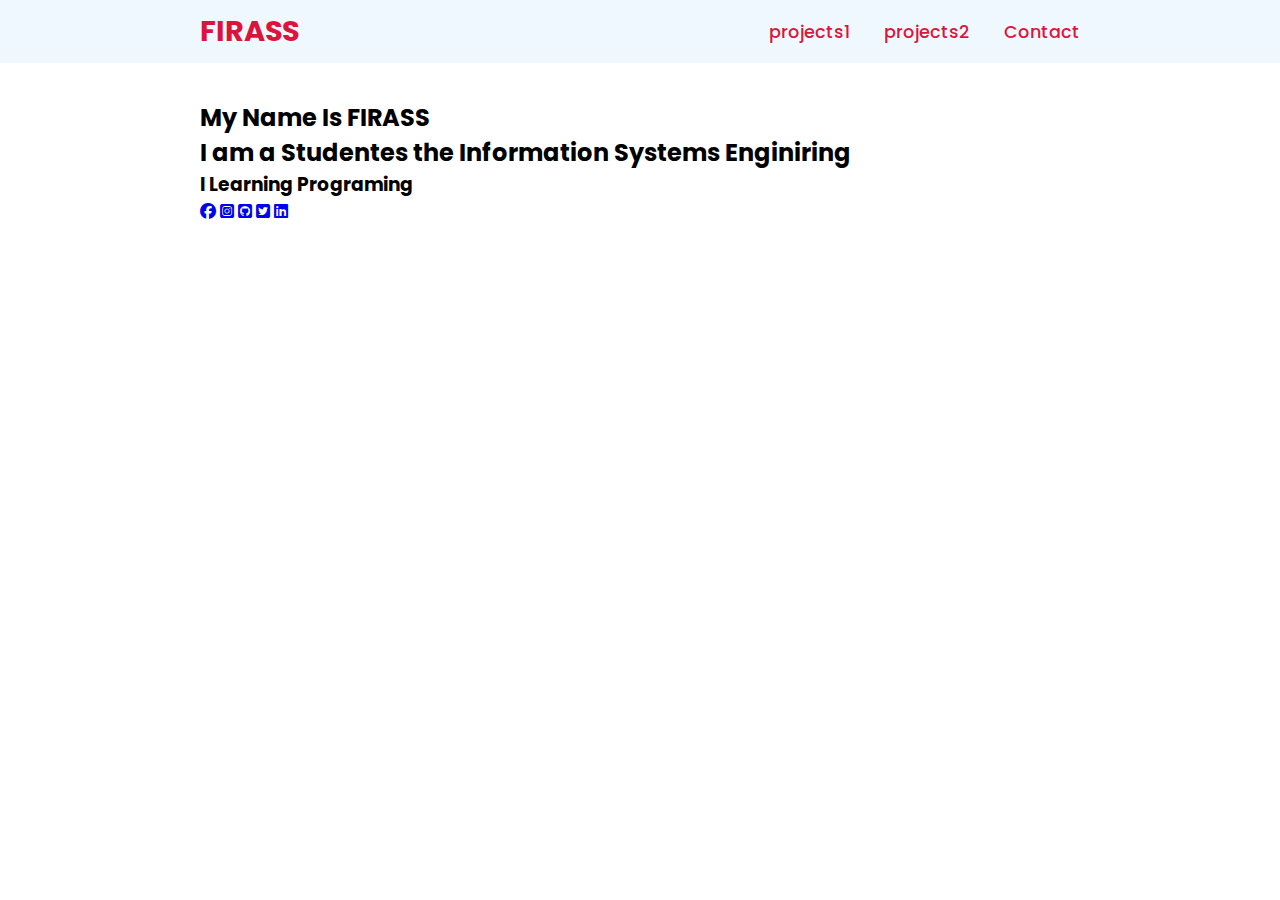
==== index.html @ f2304839 "ilk kodlar" ====
<!DOCTYPE html>
<html lang="en">
<head>
    <meta charset="UTF-8">
    <meta http-equiv="X-UA-Compatible" content="IE=edge">
    <meta name="viewport" content="width=device-width, initial-scale=1.0">
    <title>FIRASS HOSSREH</title>
    <link rel="stylesheet" href="css/main.css">
    <link rel="stylesheet" href="https://cdnjs.cloudflare.com/ajax/libs/font-awesome/6.2.1/css/all.min.css">
</head>
<body>
    <header>
        <a href="#" class="logo">FIRASS</a>
        <nav class="navigation">
            <a href="">projects1</a>
            <a href="">projects2</a>
            <a href="">Contact</a>
        </nav>
    </header>
   <section>
    <h2>My Name Is FIRASS <br> <span>I am a Studentes the Information Systems Enginiring</span></h2>
    <h3>I Learning Programing</h3>
    <a href="#"><i class="fa-brands fa-facebook"></i></a>
    <a href="#"><i class="fa-brands fa-square-instagram"></i></a>
    <a href="#"><i class="fa-brands fa-square-github"></i></a>
    <a href="#"><a href="#"><i class="fa-brands fa-square-twitter"></i></a>
    <a href="#"><a href="#"><i class="fa-brands fa-linkedin"></i></a>
   </section>
</body>
</html>
---- css/main.css ----
@import url('https://fonts.googleapis.com/css2?family=Poppins:ital,wght@0,100;0,200;0,300;0,400;0,500;0,600;0,700;0,800;0,900;1,100;1,200;1,300;1,400;1,500;1,600;1,700;1,800;1,900&display=swap');
*{
    font-family: 'Poppins', sans-serif;
    margin: 0;
    padding: 0;
    box-sizing: border-box;
    scroll-behavior: smooth;
}
header{
    background-color: aliceblue;
    width: 100%;
    position:fixed;
    z-index: 999;
    display: flex;
    justify-content: space-between;
    align-items:center;
    padding:10px 200px
}
.logo{
    text-decoration: none;
    color:crimson;
    text-transform: uppercase;
    font-weight:700;
    font-size:1.8em;
}
.navigation a{
    text-decoration: none;
    color: crimson;
    font-weight:500;
    font-size:1.1em;
    padding-left:30px;
}
.navigation a:hover{
    color:rgb(137, 55, 78);
}
section{
    padding:100px 200px 
}
.main{
    display: flex;
    width:100%;
    min-height: 100vh;
   
    align-items : center;
}
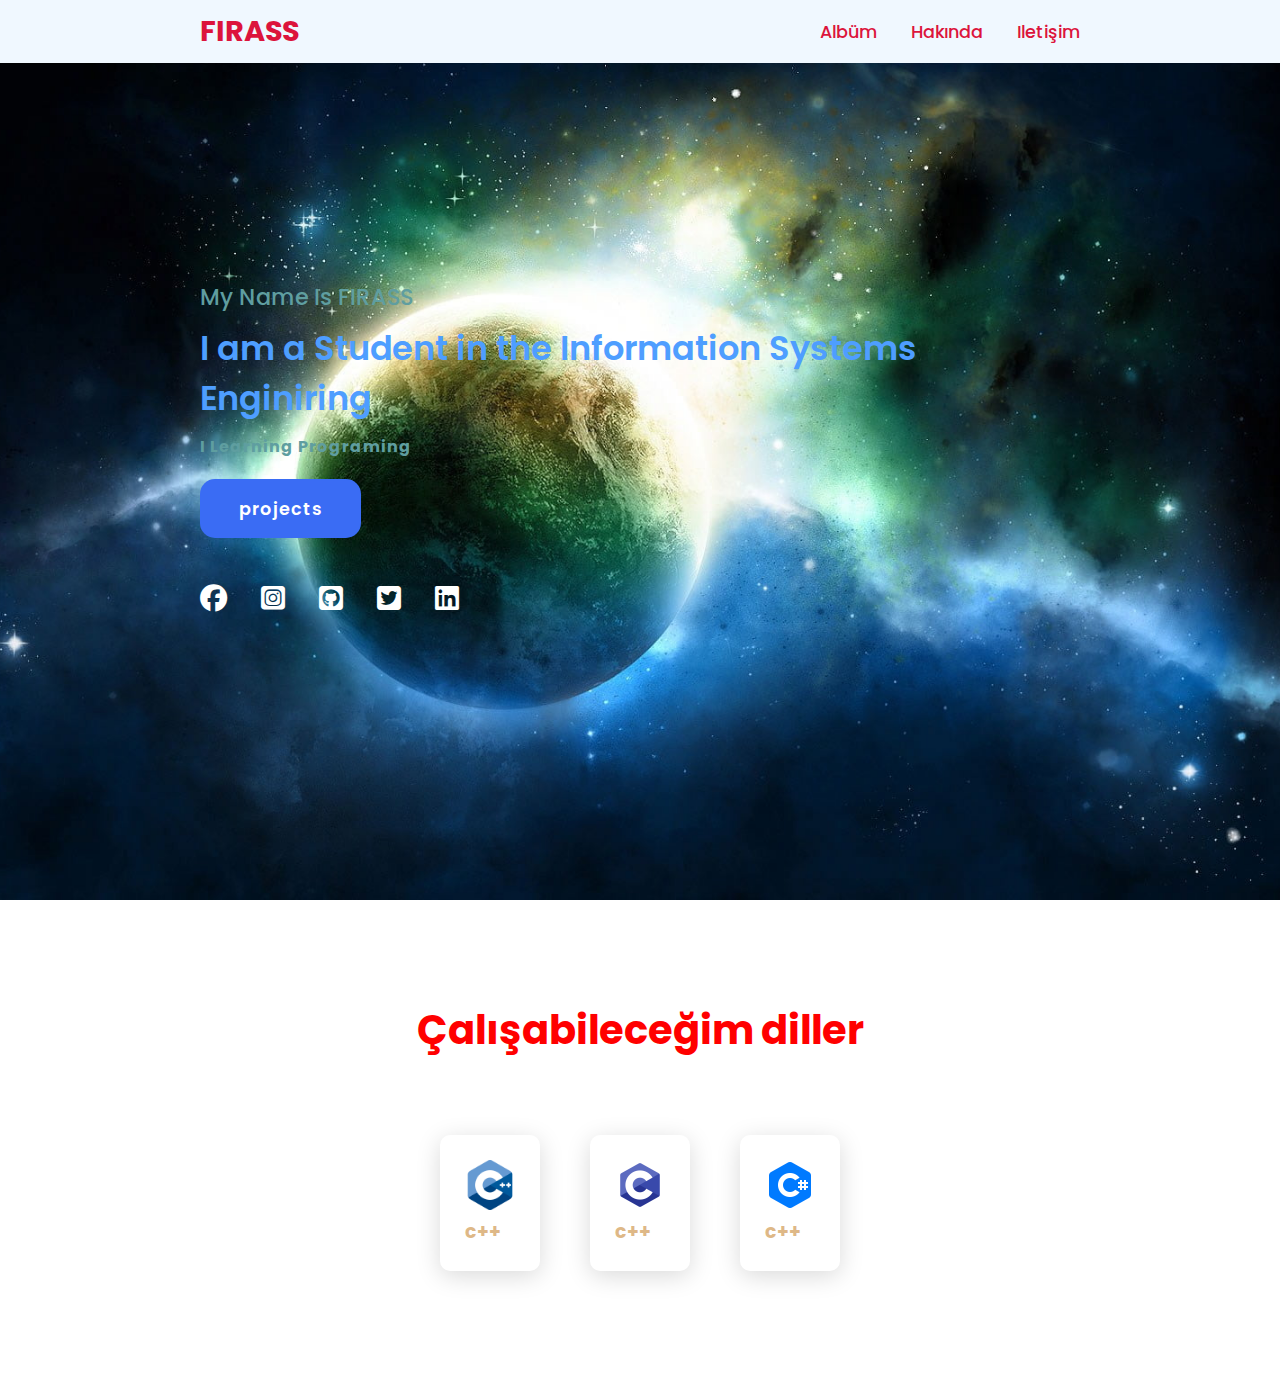
==== commit fc87162b: "2.gunun kodlari" ====
--- a/index.html
+++ b/index.html
@@ -12,19 +12,55 @@
     <header>
         <a href="#" class="logo">FIRASS</a>
         <nav class="navigation">
-            <a href="">projects1</a>
-            <a href="">projects2</a>
-            <a href="">Contact</a>
+            <a href="">Albüm</a>
+            <a href="">Hakında</a>
+            <a href="">Iletişim</a>
         </nav>
     </header>
-   <section>
-    <h2>My Name Is FIRASS <br> <span>I am a Studentes the Information Systems Enginiring</span></h2>
-    <h3>I Learning Programing</h3>
-    <a href="#"><i class="fa-brands fa-facebook"></i></a>
-    <a href="#"><i class="fa-brands fa-square-instagram"></i></a>
-    <a href="#"><i class="fa-brands fa-square-github"></i></a>
-    <a href="#"><a href="#"><i class="fa-brands fa-square-twitter"></i></a>
-    <a href="#"><a href="#"><i class="fa-brands fa-linkedin"></i></a>
+   <section class="main">
+    <div>
+        <h2>My Name Is FIRASS <br> <span>I am a Student in the Information Systems Enginiring</span></h2>
+   
+        <h3>I Learning Programing</h3>
+        <a href="#" class="main-btn">projects</a>
+        <div class="sosyalMedyaIconlar">
+        <a href="https://www.facebook.com/firass.husriah.5" target="_blank"><i class="fa-brands fa-facebook"></i></a>
+        <a href="https://www.instagram.com/firasshusriah/" target="_blank"><i class="fa-brands fa-square-instagram"></i></a>
+        <a href="https://github.com/FirassHossreh" target="_blank"><i class="fa-brands fa-square-github"></i></a>
+        <a href="https://twitter.com/home" target="_blank"><i class="fa-brands fa-square-twitter"></i></a>
+        <a href="https://tr.linkedin.com/" target="_blank"><i class="fa-brands fa-linkedin"></i></a>
+        </div>
+   </div>
+   
+   </section>
+   <section class="kartlar" id="diller" >
+        <h2 class="title">Çalışabileceğim diller</h2>
+        <div class="diller">
+            <div class="kart">
+            <div class="icon">
+             <img src="/fotograflar/2.png" alt="c++ iconu" width="50PX" height="50PX">
+            </div>
+            <div class="info" > 
+                <h3 class="c++">c++</h3> 
+            </div>
+            </div>
+            <div class="kart">
+                <div class="icon">
+                 <img src="/fotograflar/6.png" alt="c++ iconu" width="50PX" height="50PX">
+                </div>
+                <div class="info" > 
+                    <h3 class="c++">c++</h3> 
+                </div>
+                </div>
+                <div class="kart">
+                    <div class="icon">
+                     <img src="/fotograflar/5.png" alt="c++ iconu" width="50PX" height="50PX">
+                    </div>
+                    <div class="info" > 
+                        <h3 class="c++">c++</h3> 
+                    </div>
+                    </div>
+        </div>
    </section>
 </body>
-</html>+</html>
--- a/css/main.css
+++ b/css/main.css
@@ -37,9 +37,87 @@
     padding:100px 200px 
 }
 .main{
-    display: flex;
+    
     width:100%;
     min-height: 100vh;
-   
+    display: flex;
     align-items : center;
-}+    background-image: url(/fotograflar/wallpaperbetter.jpg);
+    background-repeat: no-repeat;
+    background-position: center;
+    background-size: cover;
+    background-attachment: fixed;
+}
+.main h2{
+color:cadetblue;
+font-size: 1.4em;
+font-weight:500;
+} 
+.main h2 span{
+    display: inline-block;
+    margin-top: 10px;
+    color:#4e9eff;
+    font-size: 1.5em;
+    font-weight: 600 ;
+}
+.main h3 {
+    color:cadetblue;
+    font-size: 1em;
+    font-weight: 700;
+    letter-spacing: 1px;
+    margin-top: 10px;
+    margin-bottom: 30
+}
+.main-btn{
+    color:white;
+    background-color: #3a6cf4;
+    text-decoration: none;
+    font-size: 1.1em;
+    font-weight: 600 ;
+    display: inline-block;
+    padding: 0.9375em 2.1875em;
+    letter-spacing: 1px;
+    border-radius: 15px;
+    margin-bottom: 40px;
+    margin-top: 20px;
+    transition: 0.7s ease;
+}
+.main-btn:hover {
+    background-color: #0a49f6;
+    transform: scale(1.1);
+}
+.sosyalMedyaIconlar a{
+    color: white;
+    font-size: 1.7em;
+    padding-right:30px;
+
+}
+.title{
+    color:red;
+    display: flex;
+    justify-content: center;
+    margin-bottom: 50px;
+    font-size: 2.5em;
+    font-weight: 700; 
+}
+.diller{
+    display:flex;
+    justify-content: center;
+    flex-direction: row;
+    flex-wrap: wrap;
+}
+.kart{
+    background-color:white;
+    box-shadow: 0 5px 25px rgba(1 1 1 /15%);
+    border-radius: 10px;
+     padding:25px;
+     margin: 25px;
+     transition: 0.7s ease;
+}
+.info{
+    color:burlywood;
+}
+.kart:hover{
+    
+    transform: scale(1.1);
+}
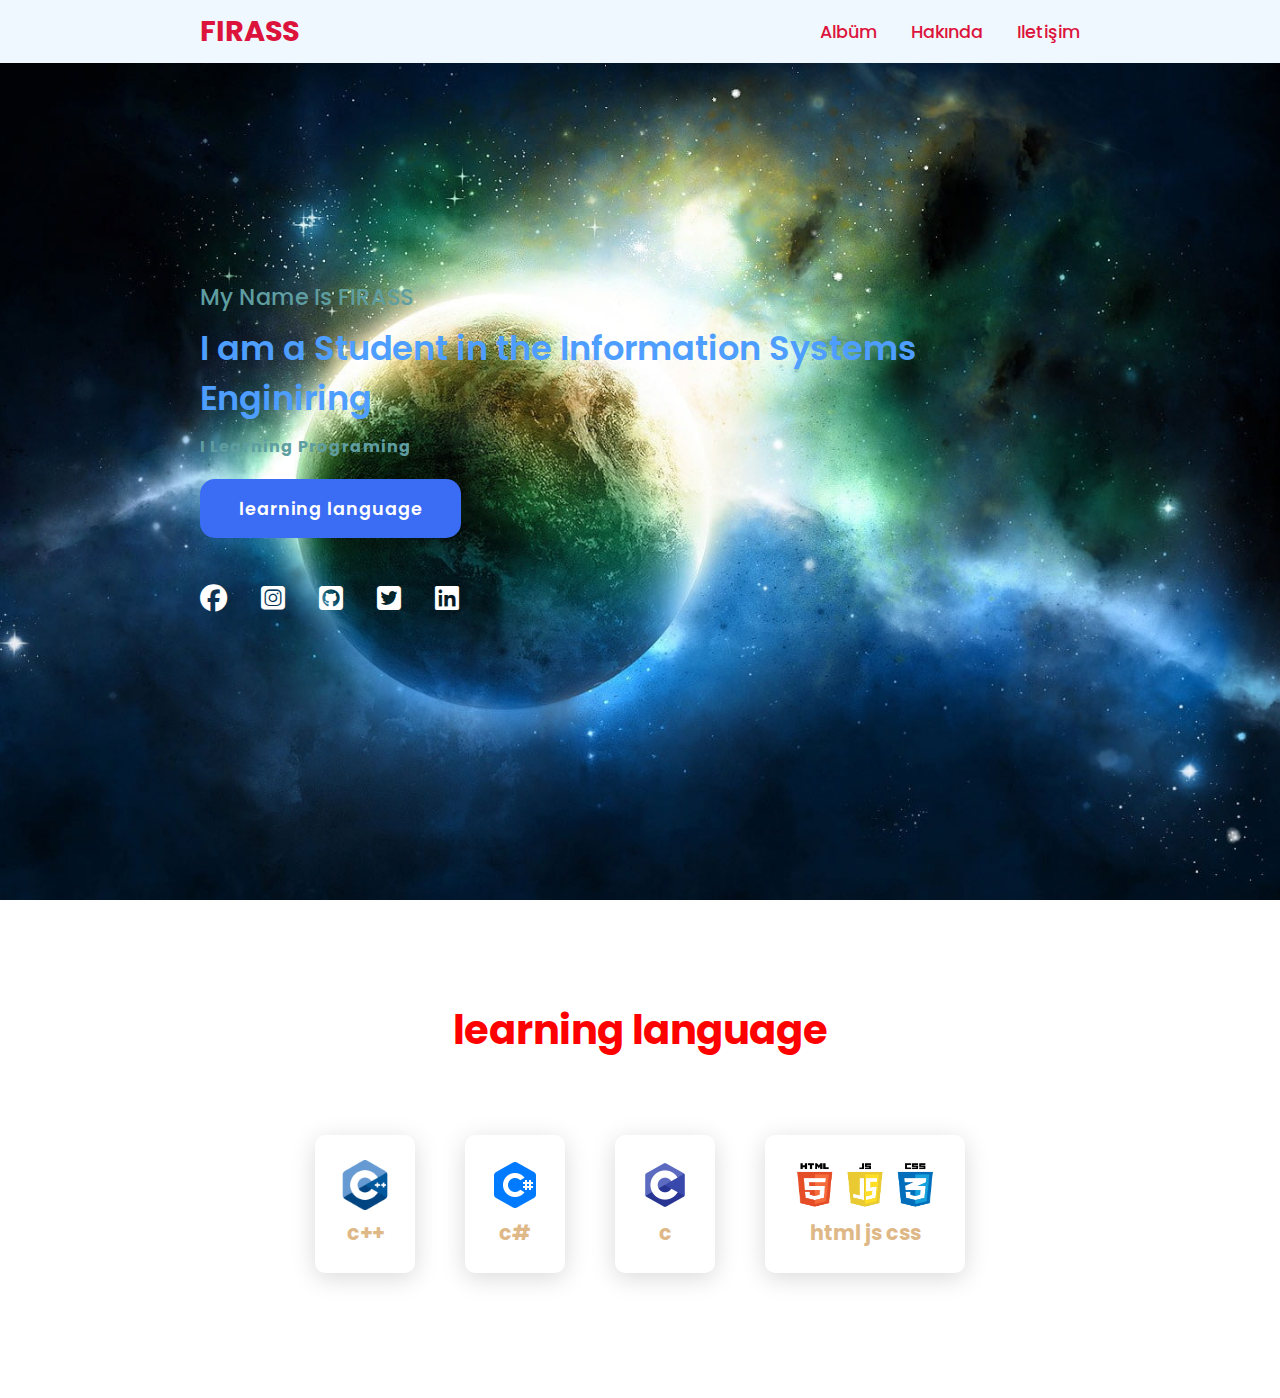
==== commit 46d09b99: "5.günün kodlari" ====
--- a/index.html
+++ b/index.html
@@ -7,12 +7,15 @@
     <title>FIRASS HOSSREH</title>
     <link rel="stylesheet" href="css/main.css">
     <link rel="stylesheet" href="https://cdnjs.cloudflare.com/ajax/libs/font-awesome/6.2.1/css/all.min.css">
+    <link href="https://cdn.jsdelivr.net/npm/bootstrap@5.2.3/dist/css/bootstrap.min.css" rel="stylesheet" integrity="sha384-rbsA2VBKQhggwzxH7pPCaAqO46MgnOM80zW1RWuH61DGLwZJEdK2Kadq2F9CUG65" crossorigin="anonymous">
+
+<script src="https://cdn.jsdelivr.net/npm/bootstrap@5.2.3/dist/js/bootstrap.bundle.min.js" integrity="sha384-kenU1KFdBIe4zVF0s0G1M5b4hcpxyD9F7jL+jjXkk+Q2h455rYXK/7HAuoJl+0I4" crossorigin="anonymous"></script>
 </head>
 <body>
     <header>
         <a href="#" class="logo">FIRASS</a>
         <nav class="navigation">
-            <a href="">Albüm</a>
+            <a href="/album.html">Albüm</a>
             <a href="">Hakında</a>
             <a href="">Iletişim</a>
         </nav>
@@ -22,7 +25,7 @@
         <h2>My Name Is FIRASS <br> <span>I am a Student in the Information Systems Enginiring</span></h2>
    
         <h3>I Learning Programing</h3>
-        <a href="#" class="main-btn">projects</a>
+        <a href="#c" class="main-btn">learning language</a>
         <div class="sosyalMedyaIconlar">
         <a href="https://www.facebook.com/firass.husriah.5" target="_blank"><i class="fa-brands fa-facebook"></i></a>
         <a href="https://www.instagram.com/firasshusriah/" target="_blank"><i class="fa-brands fa-square-instagram"></i></a>
@@ -33,8 +36,8 @@
    </div>
    
    </section>
-   <section class="kartlar" id="diller" >
-        <h2 class="title">Çalışabileceğim diller</h2>
+   <section class="kartlar" id="dilleri " >
+        <h2 class="title" id="c">learning language</h2>
         <div class="diller">
             <div class="kart">
             <div class="icon">
@@ -46,20 +49,28 @@
             </div>
             <div class="kart">
                 <div class="icon">
-                 <img src="/fotograflar/6.png" alt="c++ iconu" width="50PX" height="50PX">
+                 <img src="/fotograflar/5.png" alt="c++ iconu" width="50PX" height="50PX">
                 </div>
                 <div class="info" > 
-                    <h3 class="c++">c++</h3> 
+                    <h3 class="c#">c#</h3> 
                 </div>
                 </div>
                 <div class="kart">
                     <div class="icon">
-                     <img src="/fotograflar/5.png" alt="c++ iconu" width="50PX" height="50PX">
+                     <img src="/fotograflar/6.png" alt="c iconu" width="50PX" height="50PX">
                     </div>
                     <div class="info" > 
-                        <h3 class="c++">c++</h3> 
+                        <h3 class="c">c</h3> 
                     </div>
                     </div>
+                    <div class="kart">
+                        <div class="icon">
+                         <img src="/fotograflar/pngegg (5).png" alt="html js css" width="150PX" height="50PX">
+                        </div>
+                        <div class="info" > 
+                            <h3 class="c#">html js css</h3> 
+                        </div>
+                        </div>
         </div>
    </section>
 </body>
--- a/css/main.css
+++ b/css/main.css
@@ -116,8 +116,13 @@
 }
 .info{
     color:burlywood;
+    font-size: 1.1em;
+    font-weight: 600 ;
+    display: flex;
+    justify-content: center;
 }
 .kart:hover{
     
     transform: scale(1.1);
 }
+
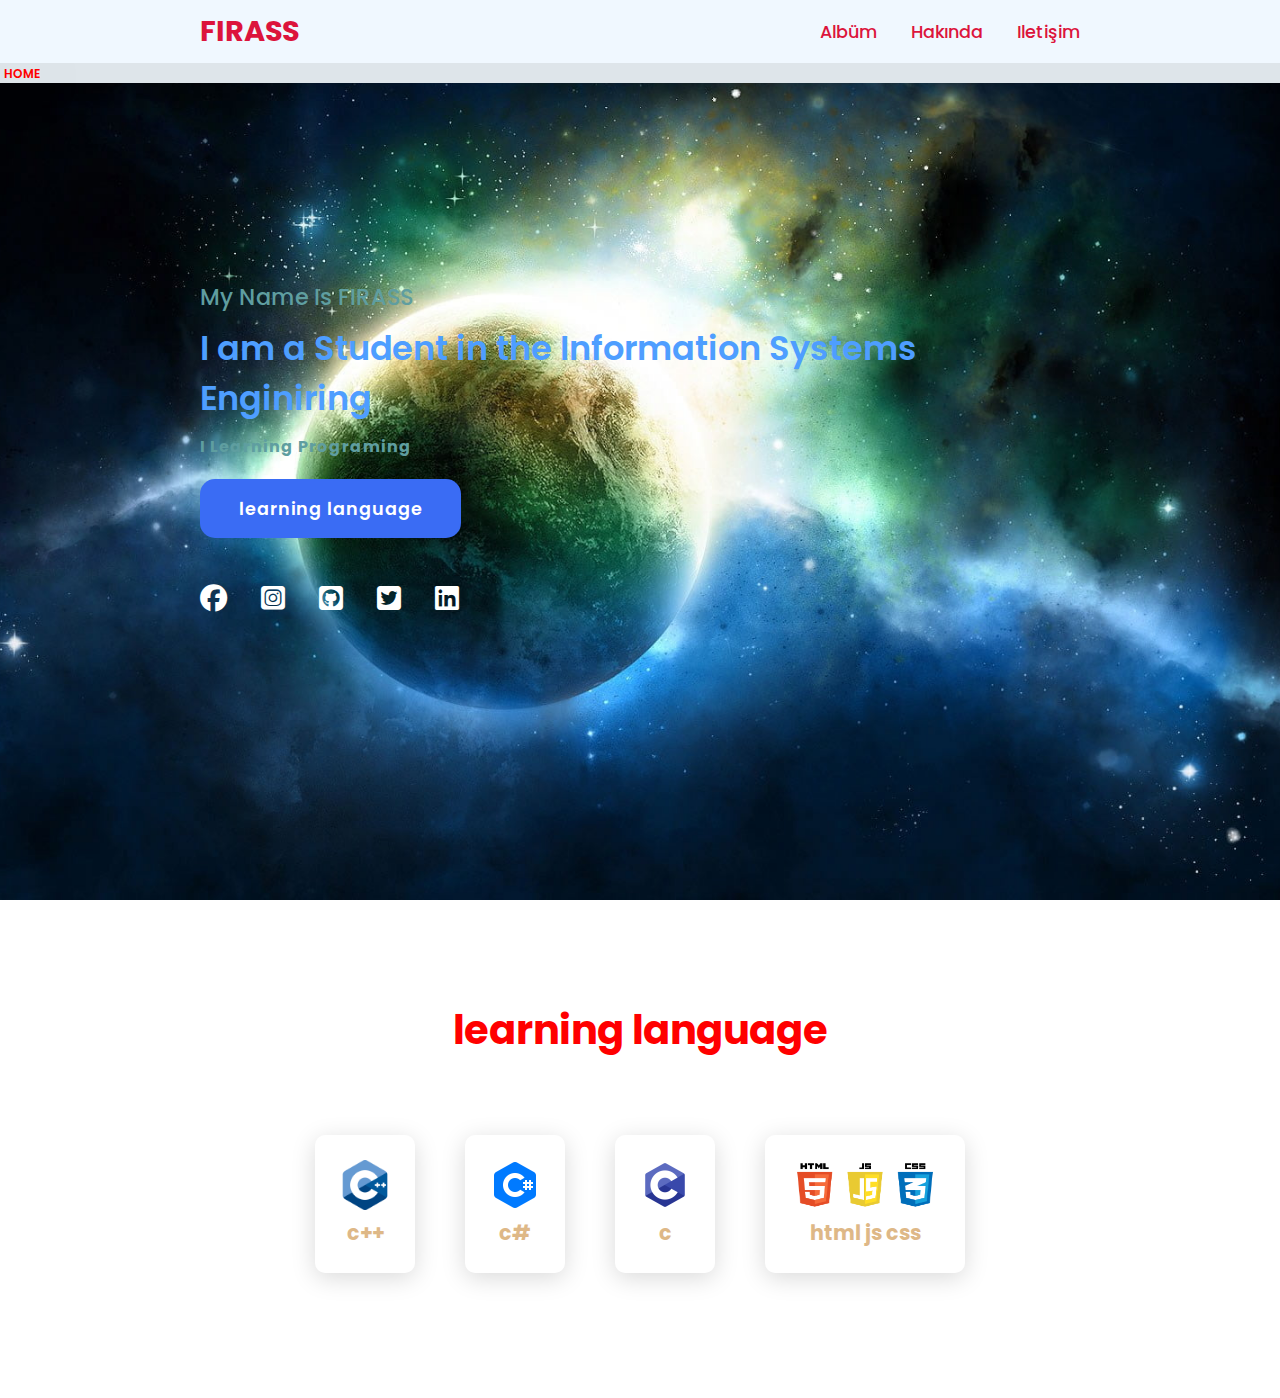
==== commit c756de48: "altinci gunun kodları" ====
--- a/index.html
+++ b/index.html
@@ -19,9 +19,16 @@
             <a href="">Hakında</a>
             <a href="">Iletişim</a>
         </nav>
+        
+       
+          
     </header>
+    <ul class="breadcrumb" >
+        <li><a href="#" >Home</a></li>  
+    </ul> 
    <section class="main">
     <div>
+        
         <h2>My Name Is FIRASS <br> <span>I am a Student in the Information Systems Enginiring</span></h2>
    
         <h3>I Learning Programing</h3>
--- a/css/main.css
+++ b/css/main.css
@@ -85,6 +85,8 @@
 .main-btn:hover {
     background-color: #0a49f6;
     transform: scale(1.1);
+    color:aliceblue
+  
 }
 .sosyalMedyaIconlar a{
     color: white;
@@ -125,4 +127,42 @@
     
     transform: scale(1.1);
 }
+ul.breadcrumb{
+    background-color: rgb(222, 229, 234);
+    list-style: none;
+    font-size: 12px;
+    padding: 15; 
+    width: 100%;
+    padding-top: 60px;
+    padding-bottom:15;
+    position:fixed;
 
+
+    }
+ul.breadcrumb li{
+    display:inline-block;
+    padding-left: 4px;
+    color:#0a49f6
+    
+}
+ul.breadcrumb li+li:before{
+    content: "/\00a0";
+    color:black
+}
+ul.breadcrumb li a{
+    display:flex ;
+     text-decoration: none;
+     color:red;
+     text-transform: uppercase;
+     box-shadow: 0 5px 100px rgba(1 1 1 /15%);
+     border-radius: 10px;
+     font-weight: 600; 
+     transition: 0.7s ease;
+     margin-top: 5px;
+}
+ul.breadcrumb li a:hover{
+    transform: scale(1.1);
+
+}
+
+
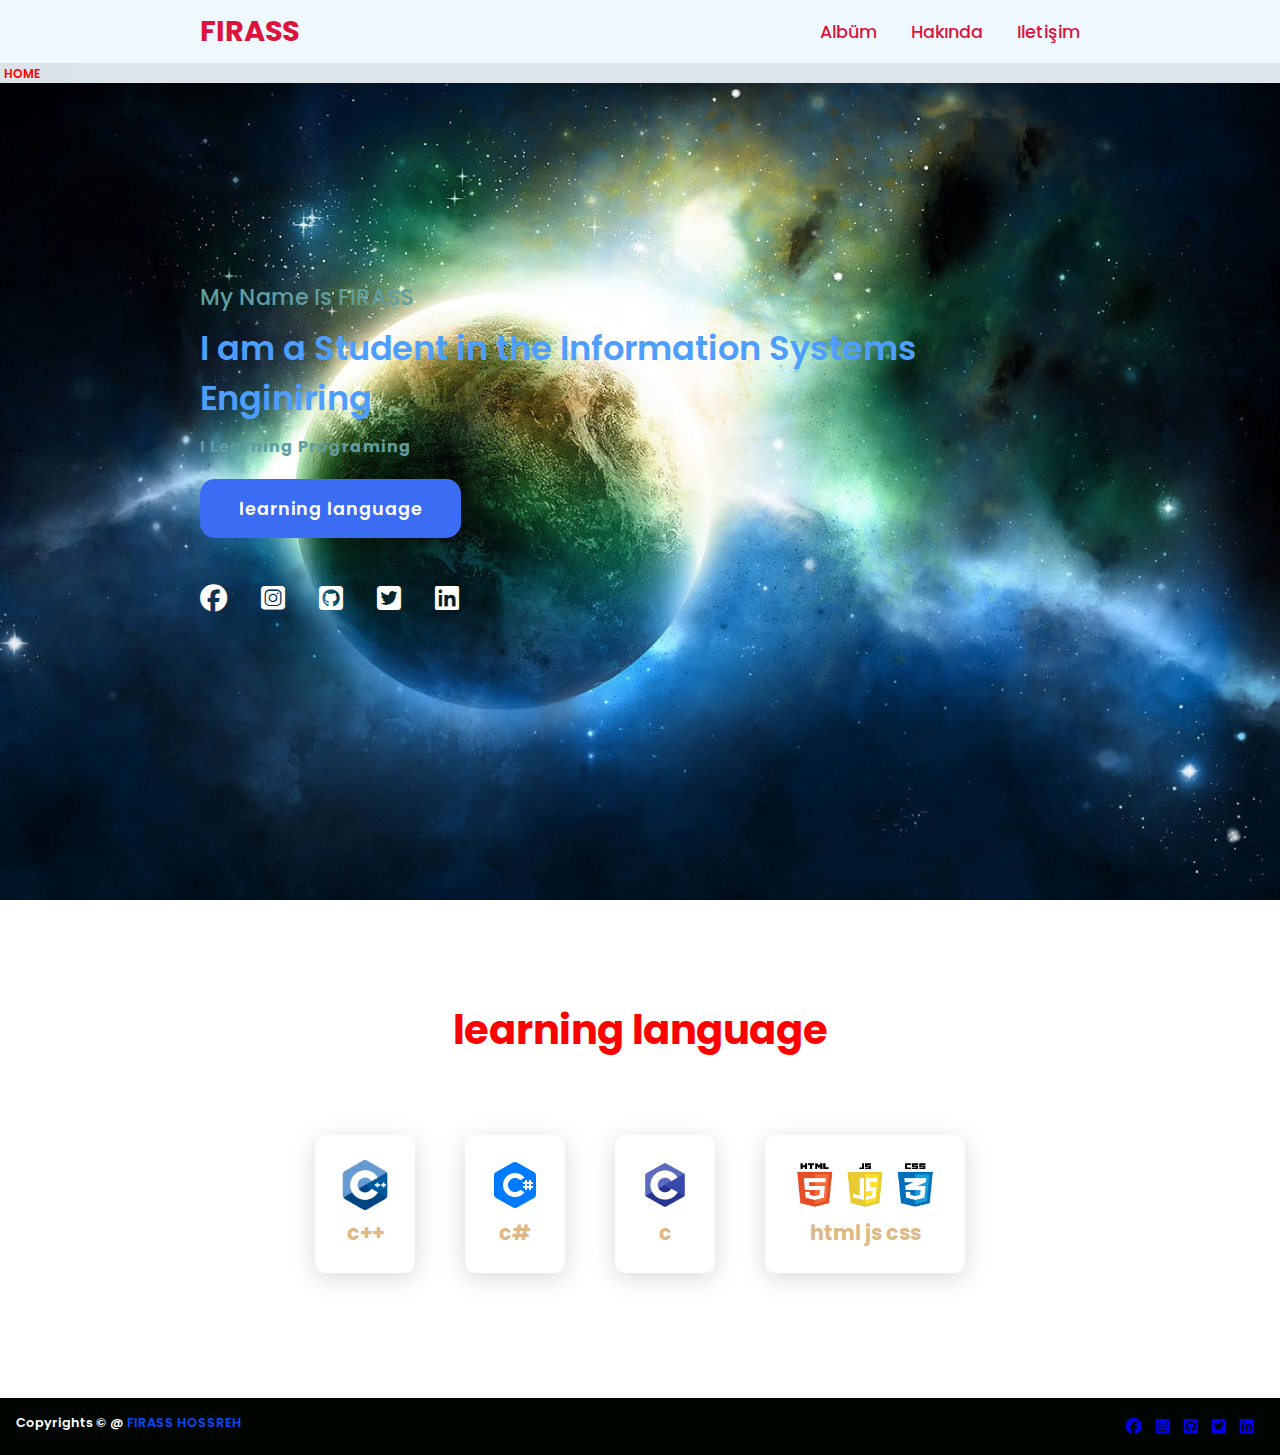
==== commit 8e97930d: "iletişim kodları" ====
--- a/index.html
+++ b/index.html
@@ -16,8 +16,8 @@
         <a href="#" class="logo">FIRASS</a>
         <nav class="navigation">
             <a href="/album.html">Albüm</a>
-            <a href="">Hakında</a>
-            <a href="">Iletişim</a>
+            <a href="/iletisim.html">Hakında</a>
+            <a href="/iletisim.html">Iletişim</a>
         </nav>
         
        
@@ -80,5 +80,15 @@
                         </div>
         </div>
    </section>
+   <footer class="footer">
+    <p class="footer-Title"> Copyrights &copy; @ <span>FIRASS HOSSREH</span></p>
+    <div>
+    <a href="https://www.facebook.com/firass.husriah.5" target="_blank"><i class="fa-brands fa-facebook"></i></a>
+    <a href="https://www.instagram.com/firasshusriah/" target="_blank"><i class="fa-brands fa-square-instagram"></i></a>
+    <a href="https://github.com/FirassHossreh" target="_blank"><i class="fa-brands fa-square-github"></i></a>
+    <a href="https://twitter.com/home" target="_blank"><i class="fa-brands fa-square-twitter"></i></a>
+    <a href="https://tr.linkedin.com/" target="_blank"><i class="fa-brands fa-linkedin"></i></a>
+</div>
+   </footer>
 </body>
 </html>
--- a/css/main.css
+++ b/css/main.css
@@ -164,5 +164,23 @@
     transform: scale(1.1);
 
 }
+.footer{
+    background-color: #000500;
+    color:white;
+    padding:1em;
+    display: flex;
+    justify-content: space-between;
+     
+}
+.footer-Title{
+    font-size: 0.8em;
+    font-weight: 600;
+}
+.footer-Title span{
+    color:#0a49f6;
+}
+.footer div a{
+    padding-right: 10px;
+}
 
 
